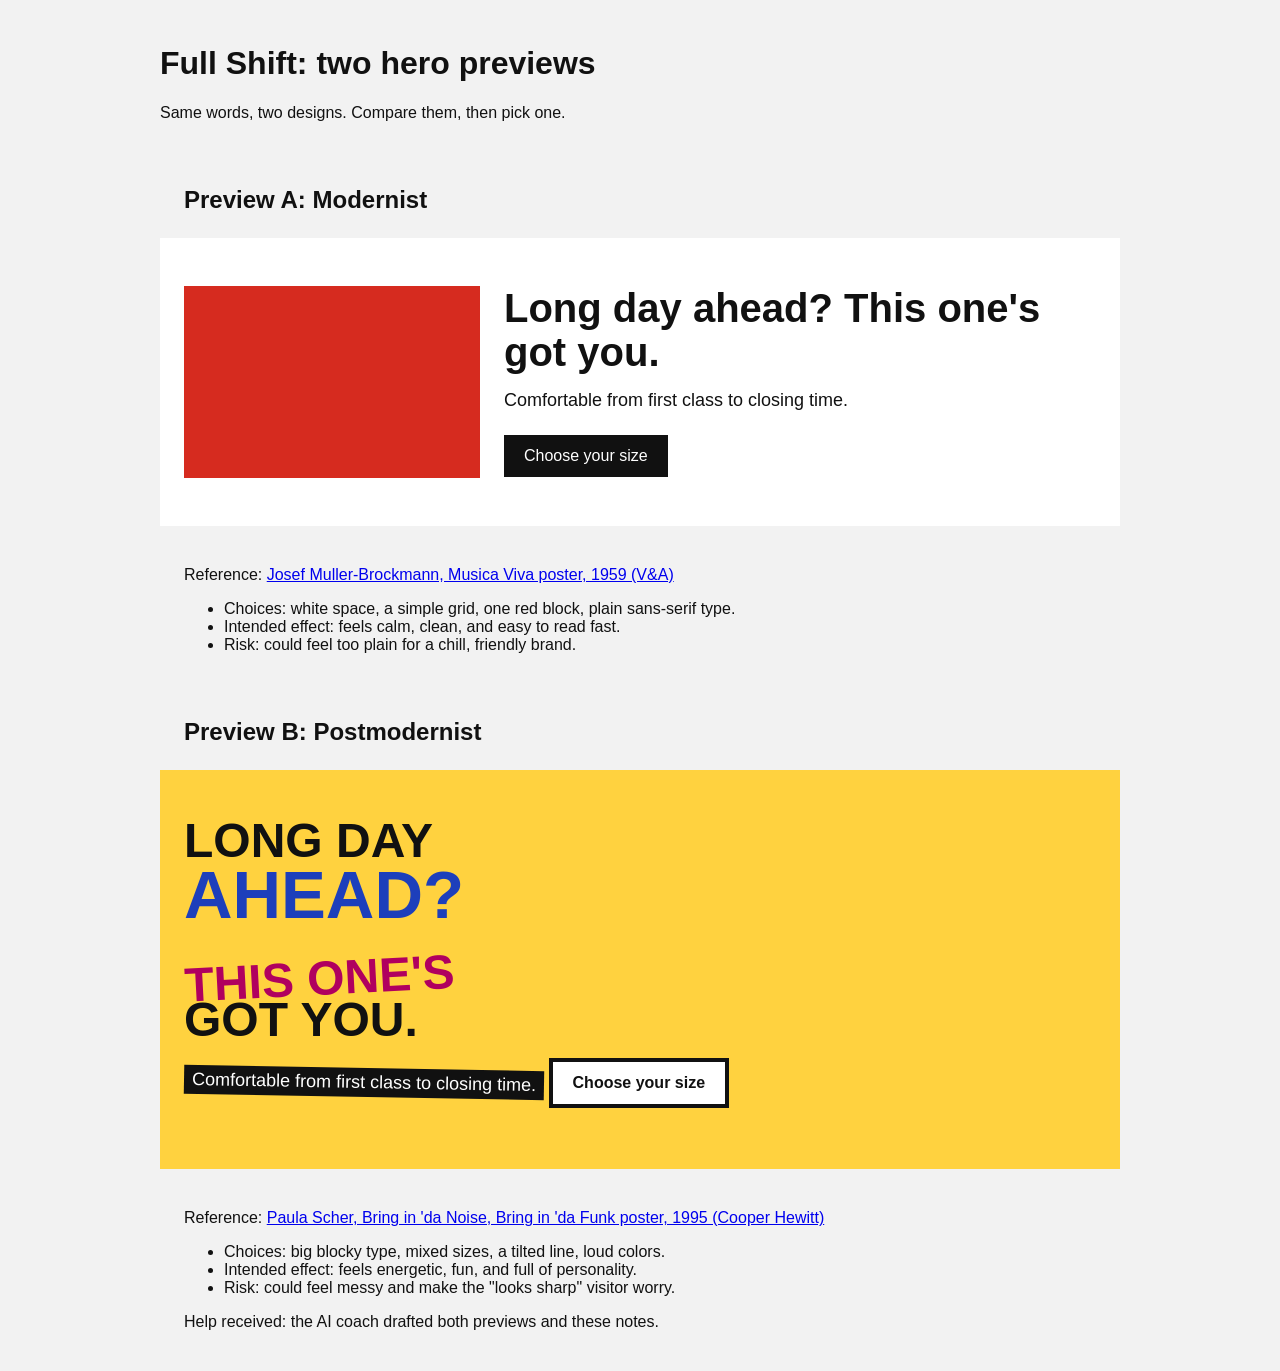
==== public/hero-previews.html @ 1214dffd "BRAND-001: Full Shift colors, logo, previews, storefront" ====
<!doctype html>
<html lang="en">
  <head>
    <meta charset="utf-8" />
    <meta name="viewport" content="width=device-width, initial-scale=1" />
    <title>Full Shift - hero previews</title>
    <style>
      body {
        margin: 0;
        font-family: Arial, Helvetica, sans-serif;
        background: #f2f2f2;
        color: #111;
      }
      .intro,
      .notes {
        max-width: 60rem;
        margin: 0 auto;
        padding: 1.5rem;
      }
      .preview {
        max-width: 60rem;
        margin: 0 auto;
      }
      .modern {
        display: grid;
        grid-template-columns: 1fr 2fr;
        gap: 1.5rem;
        padding: 3rem 1.5rem;
        background: #fff;
      }
      .modern .bar {
        min-height: 12rem;
        background: #d62b1f;
      }
      .modern h3 {
        margin: 0 0 1rem;
        font-size: 2.5rem;
        line-height: 1.1;
      }
      .modern p {
        margin: 0 0 1.5rem;
        font-size: 1.125rem;
      }
      .modern a {
        display: inline-block;
        padding: 0.75rem 1.25rem;
        background: #111;
        color: #fff;
        text-decoration: none;
      }
      .post {
        overflow: hidden;
        padding: 3rem 1.5rem;
        background: #ffd23f;
      }
      .post h3 {
        margin: 0 0 1rem;
        font-family: Impact, "Arial Black", sans-serif;
        font-size: 3rem;
        line-height: 0.95;
        text-transform: uppercase;
      }
      .post h3 span {
        display: block;
      }
      .post .tilt {
        color: #b0005f;
        transform: rotate(-3deg);
        margin: 0.25em 0;
      }
      .post .big {
        font-size: 1.4em;
        color: #1d3fbb;
      }
      .post p {
        display: inline-block;
        margin: 0 0 1.5rem;
        padding: 0.25rem 0.5rem;
        background: #111;
        color: #fff;
        font-size: 1.125rem;
        transform: rotate(1deg);
      }
      .post a {
        display: inline-block;
        padding: 0.75rem 1.25rem;
        border: 4px solid #111;
        background: #fff;
        color: #111;
        font-weight: 700;
        text-decoration: none;
      }
      @media (max-width: 40rem) {
        .modern {
          grid-template-columns: 1fr;
        }
        .modern .bar {
          min-height: 1rem;
        }
      }
    </style>
  </head>
  <body>
    <header class="intro">
      <h1>Full Shift: two hero previews</h1>
      <p>Same words, two designs. Compare them, then pick one.</p>
    </header>
    <main>
      <section class="preview" aria-labelledby="modern-label">
        <h2 id="modern-label" class="notes">Preview A: Modernist</h2>
        <div class="modern">
          <div class="bar"></div>
          <div>
            <h3>Long day ahead? This one's got you.</h3>
            <p>Comfortable from first class to closing time.</p>
            <a href="index.html">Choose your size</a>
          </div>
        </div>
        <div class="notes">
          <p>
            Reference:
            <a href="https://collections.vam.ac.uk/item/O110243"
              >Josef Muller-Brockmann, Musica Viva poster, 1959 (V&amp;A)</a
            >
          </p>
          <ul>
            <li>
              Choices: white space, a simple grid, one red block, plain
              sans-serif type.
            </li>
            <li>Intended effect: feels calm, clean, and easy to read fast.</li>
            <li>Risk: could feel too plain for a chill, friendly brand.</li>
          </ul>
        </div>
      </section>
      <section class="preview" aria-labelledby="post-label">
        <h2 id="post-label" class="notes">Preview B: Postmodernist</h2>
        <div class="post">
          <h3>
            <span>Long day</span>
            <span class="big">ahead?</span>
            <span class="tilt">This one's</span>
            <span>got you.</span>
          </h3>
          <p>Comfortable from first class to closing time.</p>
          <a href="index.html">Choose your size</a>
        </div>
        <div class="notes">
          <p>
            Reference:
            <a href="https://collection.cooperhewitt.org/objects/18655855"
              >Paula Scher, Bring in 'da Noise, Bring in 'da Funk poster, 1995
              (Cooper Hewitt)</a
            >
          </p>
          <ul>
            <li>
              Choices: big blocky type, mixed sizes, a tilted line, loud colors.
            </li>
            <li>
              Intended effect: feels energetic, fun, and full of personality.
            </li>
            <li>
              Risk: could feel messy and make the "looks sharp" visitor worry.
            </li>
          </ul>
          <p>
            Help received: the AI coach drafted both previews and these notes.
          </p>
        </div>
      </section>
    </main>
  </body>
</html>
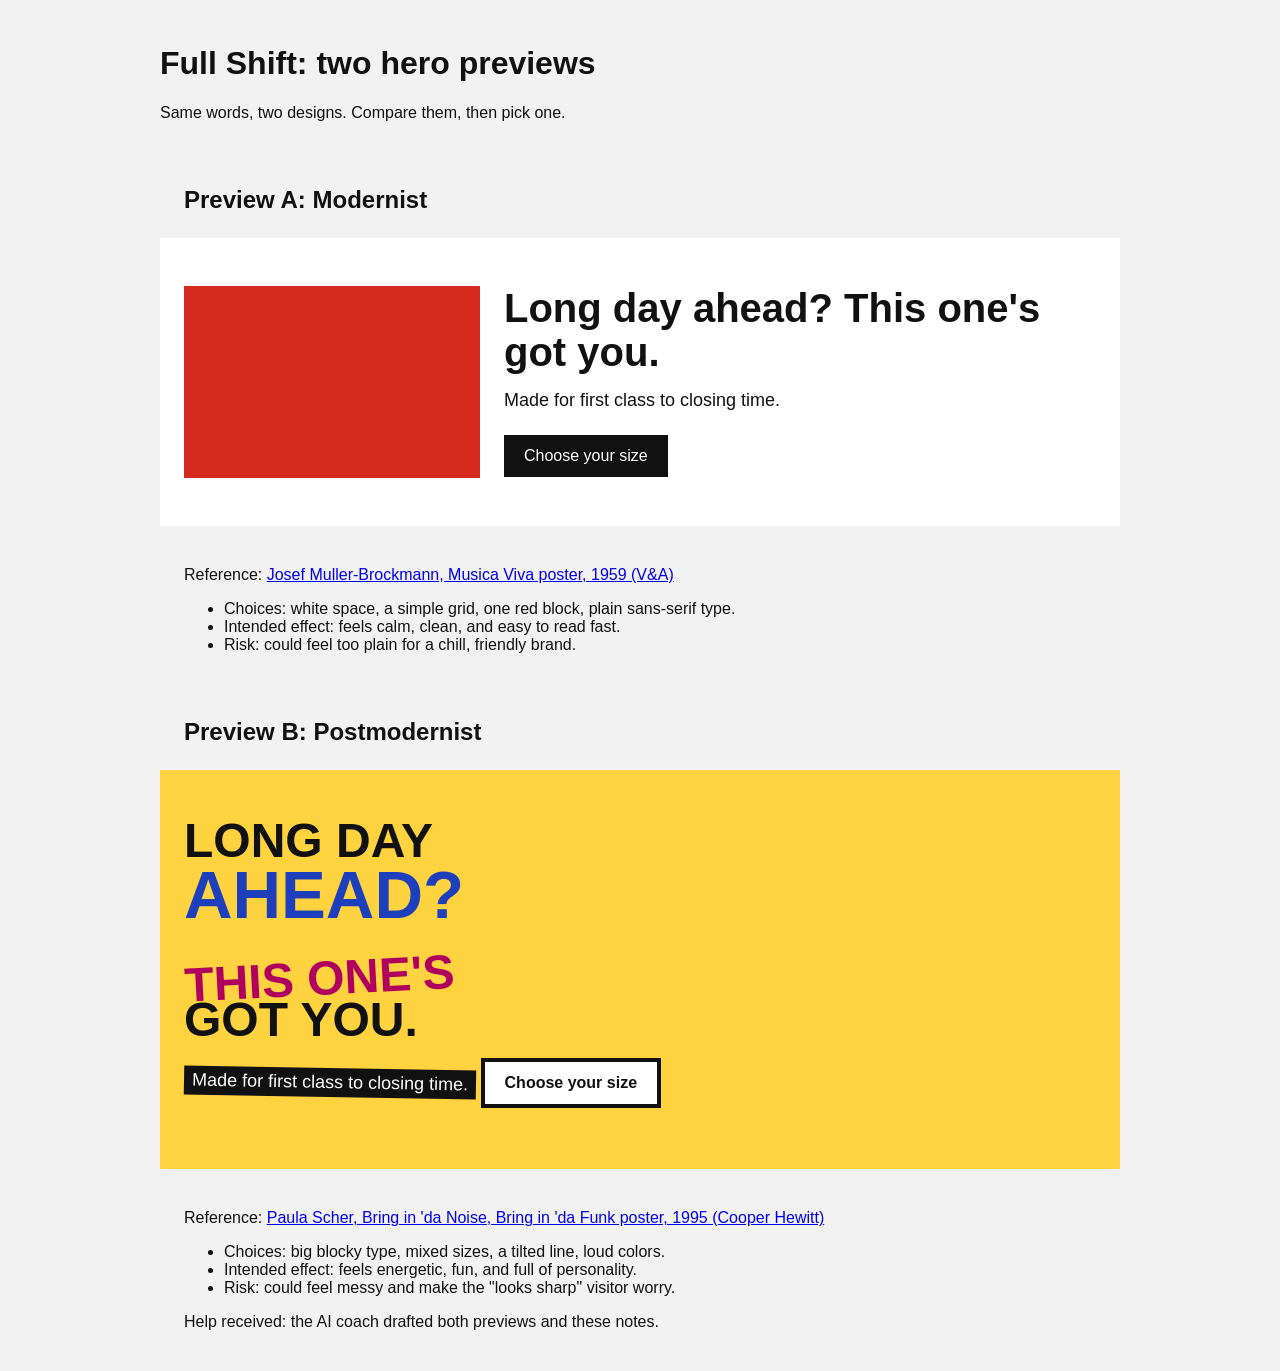
==== commit a3588f11: "Remove unsupported comfort promises and update merge status - Hero previews: support line now matche" ====
--- a/public/hero-previews.html
+++ b/public/hero-previews.html
@@ -112,7 +112,7 @@
           <div class="bar"></div>
           <div>
             <h3>Long day ahead? This one's got you.</h3>
-            <p>Comfortable from first class to closing time.</p>
+            <p>Made for first class to closing time.</p>
             <a href="index.html">Choose your size</a>
           </div>
         </div>
@@ -142,7 +142,7 @@
             <span class="tilt">This one's</span>
             <span>got you.</span>
           </h3>
-          <p>Comfortable from first class to closing time.</p>
+          <p>Made for first class to closing time.</p>
           <a href="index.html">Choose your size</a>
         </div>
         <div class="notes">
